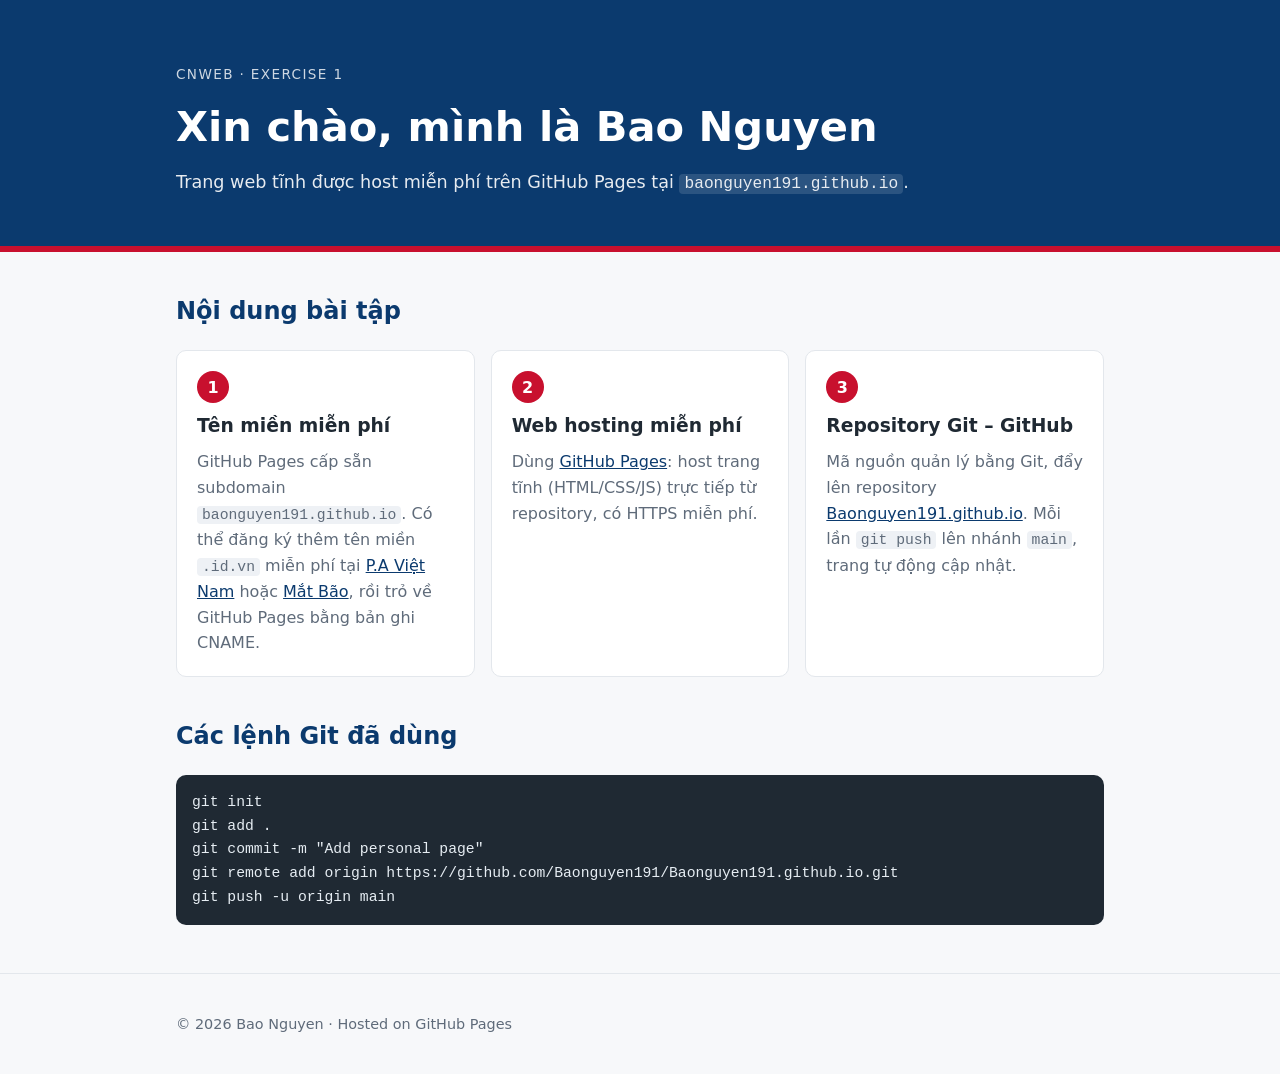
==== index.html @ e86d19c3 "Add personal page for GitHub Pages Co-Authored-By: Claude Opus 5 <noreply@anthropic.com>" ====
<!DOCTYPE html>
<html lang="vi">
<head>
  <meta charset="UTF-8">
  <meta name="viewport" content="width=device-width, initial-scale=1.0">
  <meta name="description" content="Trang cá nhân của Bao Nguyen - Bài tập 1 môn Công nghệ Web">
  <title>Bao Nguyen | CNWeb Ex1</title>
  <link rel="stylesheet" href="style.css">
</head>
<body>
  <header class="hero">
    <div class="container">
      <p class="tag">CNWeb &middot; Exercise 1</p>
      <h1>Xin chào, mình là Bao Nguyen</h1>
      <p class="lead">Trang web tĩnh được host miễn phí trên GitHub Pages tại
        <code>baonguyen191.github.io</code>.</p>
    </div>
  </header>

  <main class="container">
    <section>
      <h2>Nội dung bài tập</h2>
      <div class="cards">
        <article class="card">
          <span class="step">1</span>
          <h3>Tên miền miễn phí</h3>
          <p>GitHub Pages cấp sẵn subdomain <code>baonguyen191.github.io</code>.
            Có thể đăng ký thêm tên miền <code>.id.vn</code> miễn phí tại
            <a href="https://www.pavietnam.vn/vn/tin-tuc-uu-dai-so-huu-mien-phi-ten-mien-id-vn.html" target="_blank" rel="noopener">P.A Việt Nam</a> hoặc
            <a href="https://www.matbao.net/ten-mien/ten-mien-mien-phi.html" target="_blank" rel="noopener">Mắt Bão</a>,
            rồi trỏ về GitHub Pages bằng bản ghi CNAME.</p>
        </article>
        <article class="card">
          <span class="step">2</span>
          <h3>Web hosting miễn phí</h3>
          <p>Dùng <a href="https://pages.github.com/" target="_blank" rel="noopener">GitHub Pages</a>:
            host trang tĩnh (HTML/CSS/JS) trực tiếp từ repository, có HTTPS miễn phí.</p>
        </article>
        <article class="card">
          <span class="step">3</span>
          <h3>Repository Git &ndash; GitHub</h3>
          <p>Mã nguồn quản lý bằng Git, đẩy lên repository
            <a href="https://github.com/Baonguyen191/Baonguyen191.github.io" target="_blank" rel="noopener">Baonguyen191.github.io</a>.
            Mỗi lần <code>git push</code> lên nhánh <code>main</code>, trang tự động cập nhật.</p>
        </article>
      </div>
    </section>

    <section>
      <h2>Các lệnh Git đã dùng</h2>
      <pre><code>git init
git add .
git commit -m "Add personal page"
git remote add origin https://github.com/Baonguyen191/Baonguyen191.github.io.git
git push -u origin main</code></pre>
    </section>
  </main>

  <footer>
    <div class="container">
      <p>&copy; 2026 Bao Nguyen &middot; Hosted on GitHub Pages</p>
    </div>
  </footer>
</body>
</html>
---- style.css ----
:root {
  --bg: #f7f8fa;
  --surface: #ffffff;
  --text: #1f2933;
  --muted: #5f6b7a;
  --primary: #0b3a6e;
  --accent: #c8102e;
  --border: #e3e7ec;
}

* {
  box-sizing: border-box;
}

body {
  margin: 0;
  font-family: system-ui, -apple-system, "Segoe UI", Roboto, sans-serif;
  line-height: 1.6;
  color: var(--text);
  background: var(--bg);
}

.container {
  max-width: 960px;
  margin: 0 auto;
  padding: 0 16px;
}

.hero {
  background: var(--primary);
  color: #fff;
  padding: 64px 0 48px;
  border-bottom: 6px solid var(--accent);
}

.hero h1 {
  margin: 8px 0;
  font-size: clamp(1.8rem, 5vw, 2.6rem);
}

.tag {
  margin: 0;
  text-transform: uppercase;
  letter-spacing: 0.1em;
  font-size: 0.85rem;
  opacity: 0.8;
}

.lead {
  margin: 0;
  font-size: 1.1rem;
  opacity: 0.9;
}

.hero code {
  background: rgba(255, 255, 255, 0.15);
  color: #fff;
}

section {
  padding: 40px 0 0;
}

h2 {
  color: var(--primary);
  margin-top: 0;
}

.cards {
  display: grid;
  grid-template-columns: repeat(auto-fit, minmax(260px, 1fr));
  gap: 16px;
}

.card {
  position: relative;
  background: var(--surface);
  border: 1px solid var(--border);
  border-radius: 10px;
  padding: 20px;
}

.card h3 {
  margin: 8px 0;
}

.card p {
  margin: 0;
  color: var(--muted);
}

.step {
  display: inline-flex;
  align-items: center;
  justify-content: center;
  width: 32px;
  height: 32px;
  border-radius: 50%;
  background: var(--accent);
  color: #fff;
  font-weight: 700;
}

a {
  color: var(--primary);
}

code {
  font-family: Consolas, "Courier New", monospace;
  background: #eef1f5;
  padding: 1px 5px;
  border-radius: 4px;
  font-size: 0.92em;
}

pre {
  background: #1f2933;
  color: #e6edf3;
  padding: 16px;
  border-radius: 10px;
  overflow-x: auto;
}

pre code {
  background: none;
  padding: 0;
  color: inherit;
}

footer {
  margin-top: 48px;
  padding: 24px 0;
  border-top: 1px solid var(--border);
  color: var(--muted);
  font-size: 0.9rem;
}
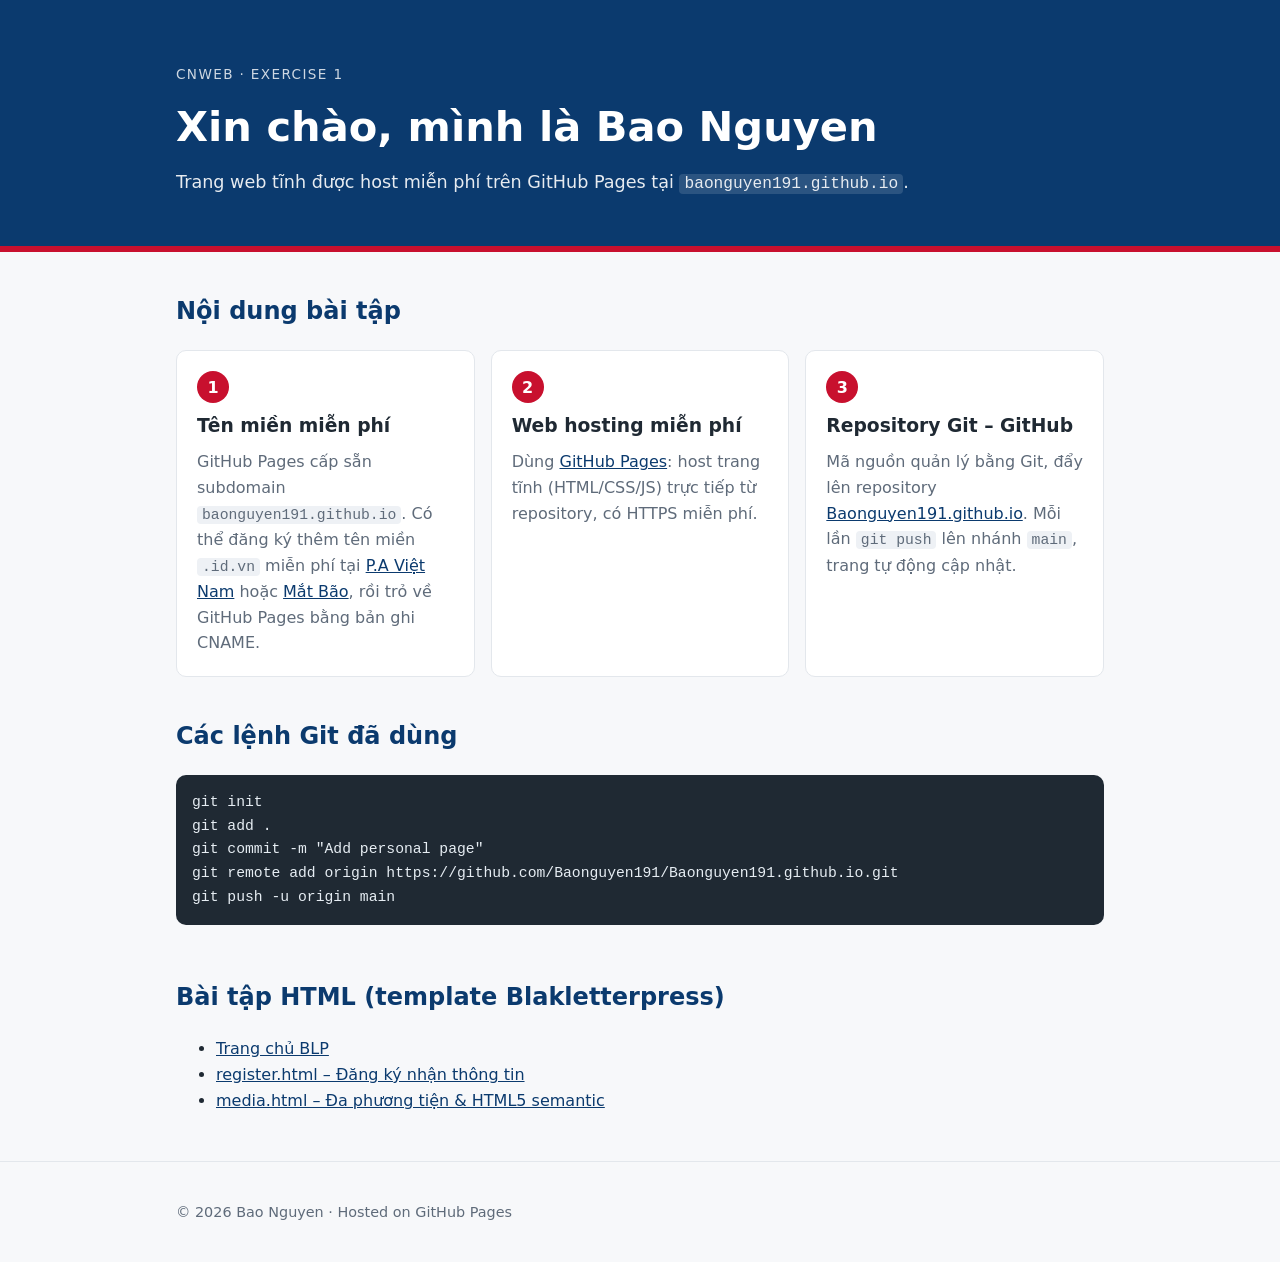
==== commit aad309fd: "Add BLP template with register and media pages - blp/: Blakletterpress template pages (index, about," ====
--- a/index.html
+++ b/index.html
@@ -54,6 +54,15 @@
 git remote add origin https://github.com/Baonguyen191/Baonguyen191.github.io.git
 git push -u origin main</code></pre>
     </section>
+
+    <section>
+      <h2>Bài tập HTML (template Blakletterpress)</h2>
+      <ul>
+        <li><a href="blp/index.html">Trang chủ BLP</a></li>
+        <li><a href="blp/register.html">register.html &ndash; Đăng ký nhận thông tin</a></li>
+        <li><a href="blp/media.html">media.html &ndash; Đa phương tiện &amp; HTML5 semantic</a></li>
+      </ul>
+    </section>
   </main>
 
   <footer>
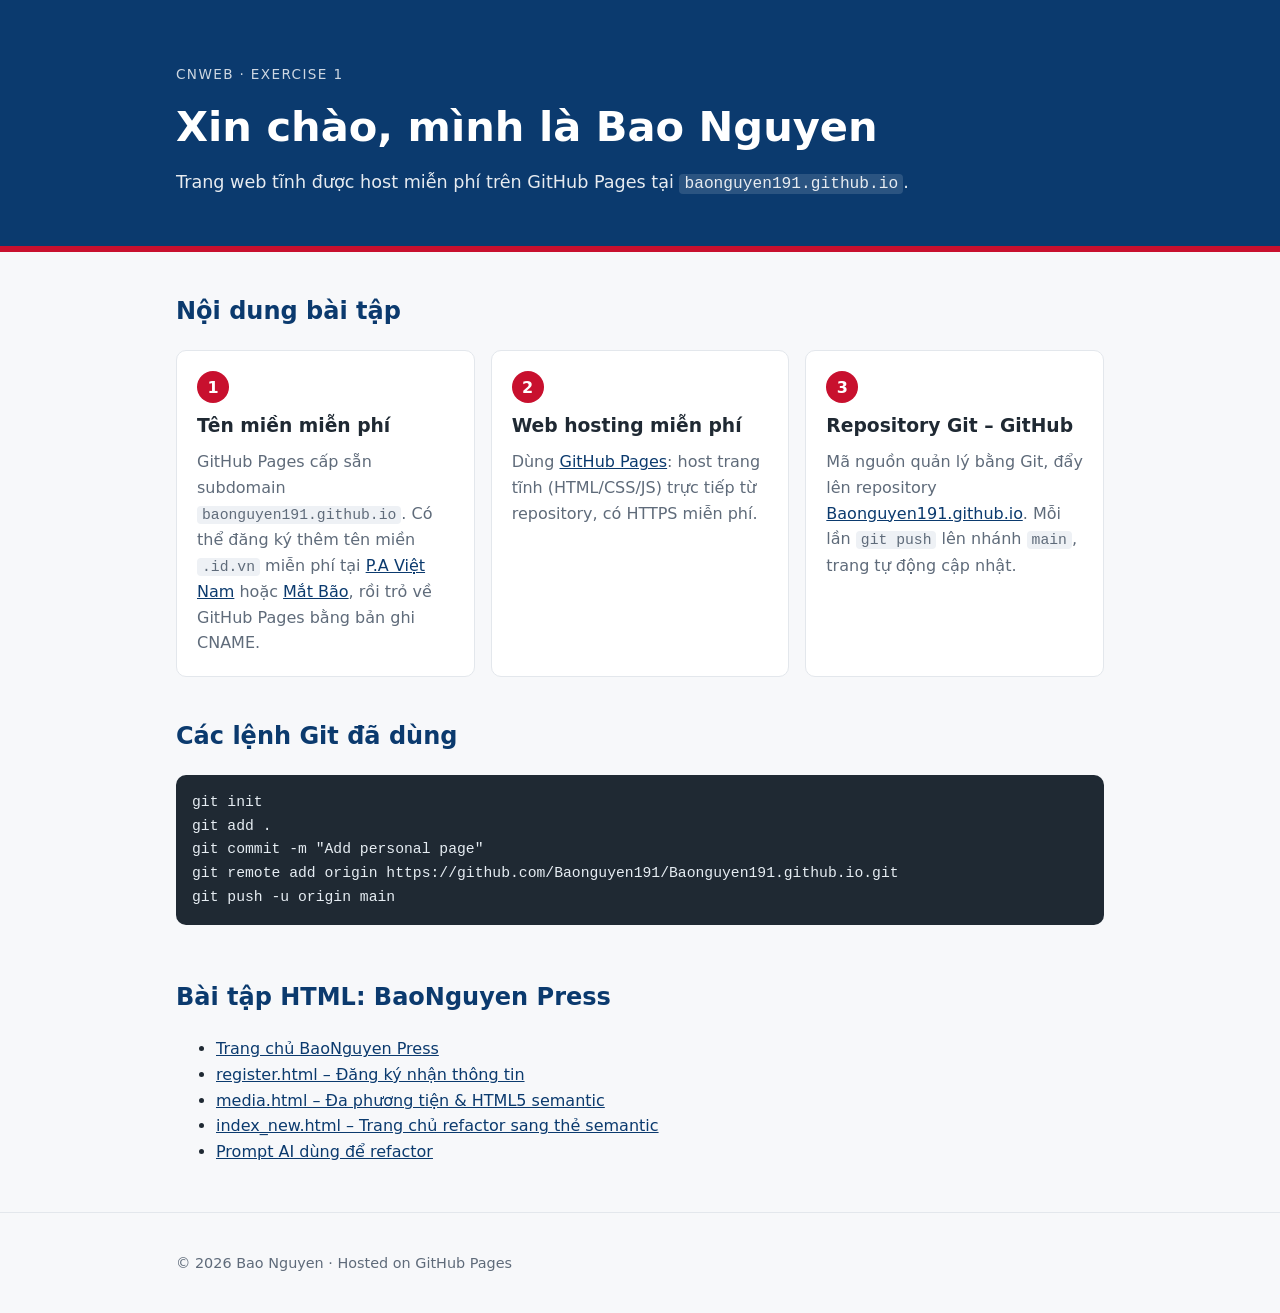
==== commit 35140a3f: "Rebuild BaoNguyen Press site from scratch without the template - baitap/: own HTML, CSS, SVG icons a" ====
--- a/index.html
+++ b/index.html
@@ -56,11 +56,13 @@
     </section>
 
     <section>
-      <h2>Bài tập HTML (template Blakletterpress)</h2>
+      <h2>Bài tập HTML: BaoNguyen Press</h2>
       <ul>
-        <li><a href="blp/index.html">Trang chủ BLP</a></li>
-        <li><a href="blp/register.html">register.html &ndash; Đăng ký nhận thông tin</a></li>
-        <li><a href="blp/media.html">media.html &ndash; Đa phương tiện &amp; HTML5 semantic</a></li>
+        <li><a href="baitap/index.html">Trang chủ BaoNguyen Press</a></li>
+        <li><a href="baitap/register.html">register.html &ndash; Đăng ký nhận thông tin</a></li>
+        <li><a href="baitap/media.html">media.html &ndash; Đa phương tiện &amp; HTML5 semantic</a></li>
+        <li><a href="baitap/index_new.html">index_new.html &ndash; Trang chủ refactor sang thẻ semantic</a></li>
+        <li><a href="baitap/PROMPT_index_new.md">Prompt AI dùng để refactor</a></li>
       </ul>
     </section>
   </main>
